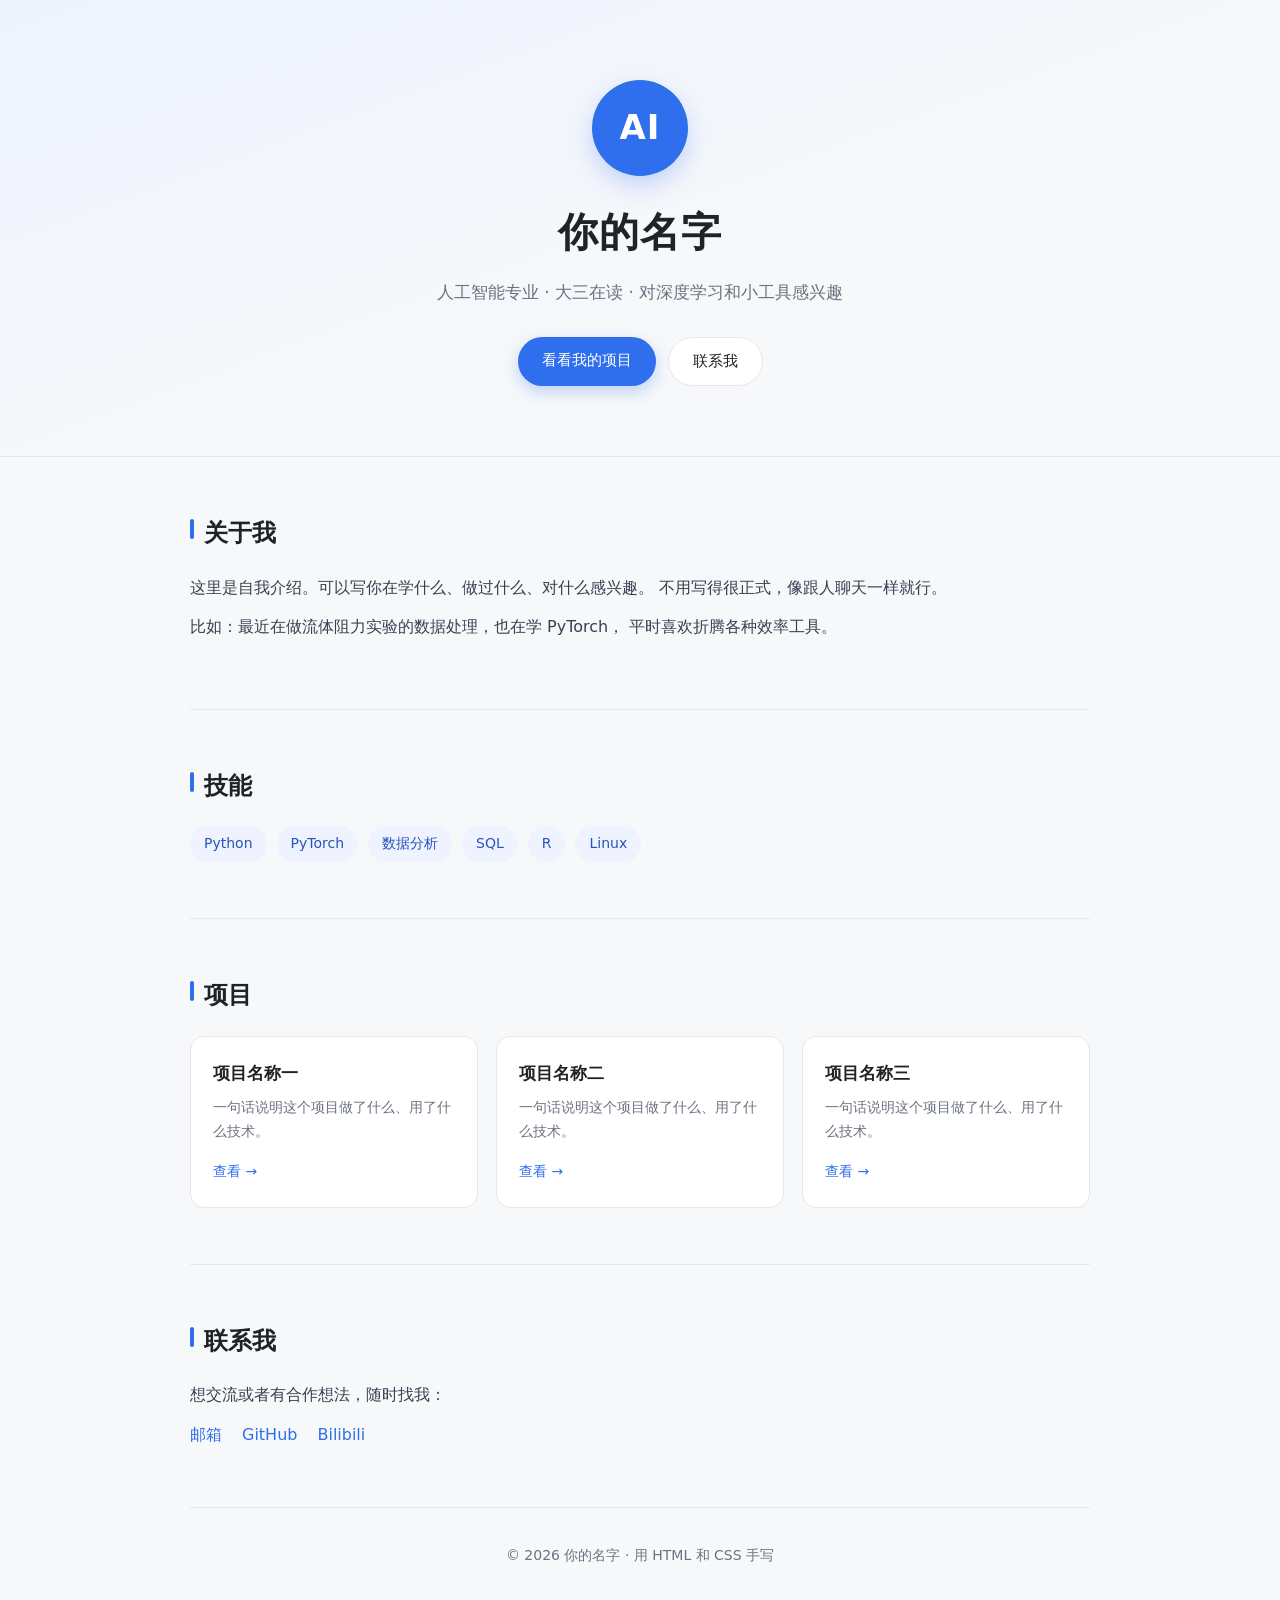
==== index.html @ 9ff04a6c "Add personal homepage (HTML + CSS)" ====
<!DOCTYPE html>
<html lang="zh-CN">
<head>
  <meta charset="UTF-8">
  <meta name="viewport" content="width=device-width, initial-scale=1.0">
  <!-- ↓ 改这里：浏览器标签页上的标题 -->
  <title>你的名字 · 个人主页</title>
  <link rel="stylesheet" href="style.css">
</head>
<body>

  <!-- ==================== 顶部介绍区 ==================== -->
  <header class="hero">
    <div class="container hero-inner">

      <!-- 头像：现在是文字占位，以后换成 <img src="avatar.jpg"> 即可 -->
      <div class="avatar">AI</div>

      <!-- ↓ 改这里：你的名字 -->
      <h1>你的名字</h1>

      <!-- ↓ 改这里：一句话介绍自己 -->
      <p class="tagline">人工智能专业 · 大三在读 · 对深度学习和小工具感兴趣</p>

      <div class="buttons">
        <a class="btn btn-primary" href="#projects">看看我的项目</a>
        <a class="btn btn-ghost" href="#contact">联系我</a>
      </div>

    </div>
  </header>

  <!-- ==================== 关于我 ==================== -->
  <section class="section container" id="about">
    <h2>关于我</h2>
    <!-- ↓ 改这里：写两三句话介绍自己 -->
    <p class="prose">
      这里是自我介绍。可以写你在学什么、做过什么、对什么感兴趣。
      不用写得很正式，像跟人聊天一样就行。
    </p>
    <p class="prose">
      比如：最近在做流体阻力实验的数据处理，也在学 PyTorch，
      平时喜欢折腾各种效率工具。
    </p>
  </section>

  <!-- ==================== 技能 ==================== -->
  <section class="section container" id="skills">
    <h2>技能</h2>
    <div class="tags">
      <!-- ↓ 改这里：增删技能标签 -->
      <span class="tag">Python</span>
      <span class="tag">PyTorch</span>
      <span class="tag">数据分析</span>
      <span class="tag">SQL</span>
      <span class="tag">R</span>
      <span class="tag">Linux</span>
    </div>
  </section>

  <!-- ==================== 项目 ==================== -->
  <section class="section container" id="projects">
    <h2>项目</h2>
    <div class="cards">

      <!-- 一个项目 = 一张卡片。想加项目就复制一整块 -->
      <article class="card">
        <h3>项目名称一</h3>
        <p>一句话说明这个项目做了什么、用了什么技术。</p>
        <a class="card-link" href="#" target="_blank">查看 →</a>
      </article>

      <article class="card">
        <h3>项目名称二</h3>
        <p>一句话说明这个项目做了什么、用了什么技术。</p>
        <a class="card-link" href="#" target="_blank">查看 →</a>
      </article>

      <article class="card">
        <h3>项目名称三</h3>
        <p>一句话说明这个项目做了什么、用了什么技术。</p>
        <a class="card-link" href="#" target="_blank">查看 →</a>
      </article>

    </div>
  </section>

  <!-- ==================== 联系方式 ==================== -->
  <section class="section container" id="contact">
    <h2>联系我</h2>
    <p class="prose">想交流或者有合作想法，随时找我：</p>
    <div class="links">
      <!-- ↓ 改这里：换成你自己的地址 -->
      <a href="mailto:you@example.com">邮箱</a>
      <a href="https://github.com/" target="_blank">GitHub</a>
      <a href="https://space.bilibili.com/" target="_blank">Bilibili</a>
    </div>
  </section>

  <!-- ==================== 页脚 ==================== -->
  <footer class="footer">
    <p>© 2026 你的名字 · 用 HTML 和 CSS 手写</p>
  </footer>

</body>
</html>
---- style.css ----
/* ==========================================================
   个人主页样式
   想改颜色就改下面这 6 个变量，全站自动变。
   ========================================================== */
:root {
  --bg: #f7f8fa;          /* 页面背景 */
  --card: #ffffff;        /* 卡片背景 */
  --text: #1f2328;        /* 主要文字 */
  --muted: #6b7280;       /* 次要文字 */
  --accent: #2f6fed;      /* 主题色（按钮、链接） */
  --border: #e5e7eb;      /* 边框 */
  --radius: 14px;
}

* { margin: 0; padding: 0; box-sizing: border-box; }

body {
  font-family: "PingFang SC", "Microsoft YaHei", system-ui, -apple-system, sans-serif;
  background: var(--bg);
  color: var(--text);
  line-height: 1.7;
  -webkit-font-smoothing: antialiased;
}

.container {
  width: min(900px, 92%);
  margin: 0 auto;
}

/* ---------- 顶部介绍区 ---------- */
.hero {
  background: linear-gradient(160deg, #eef3ff 0%, #f7f8fa 60%);
  padding: 80px 0 70px;
  border-bottom: 1px solid var(--border);
}

.hero-inner {
  text-align: center;
}

.avatar {
  width: 96px;
  height: 96px;
  margin: 0 auto 22px;
  border-radius: 50%;
  background: var(--accent);
  color: #fff;
  font-size: 34px;
  font-weight: 600;
  display: flex;
  align-items: center;
  justify-content: center;
  letter-spacing: 1px;
  box-shadow: 0 10px 24px rgba(47, 111, 237, 0.25);
}

.hero h1 {
  font-size: 40px;
  font-weight: 700;
  letter-spacing: 1px;
}

.tagline {
  margin-top: 12px;
  color: var(--muted);
  font-size: 17px;
}

.buttons {
  margin-top: 30px;
  display: flex;
  gap: 12px;
  justify-content: center;
  flex-wrap: wrap;
}

.btn {
  padding: 11px 24px;
  border-radius: 999px;
  font-size: 15px;
  text-decoration: none;
  transition: transform .15s, box-shadow .15s, background .15s;
}

.btn-primary {
  background: var(--accent);
  color: #fff;
  box-shadow: 0 6px 16px rgba(47, 111, 237, .28);
}

.btn-primary:hover { transform: translateY(-2px); box-shadow: 0 10px 22px rgba(47,111,237,.35); }

.btn-ghost {
  background: #fff;
  color: var(--text);
  border: 1px solid var(--border);
}

.btn-ghost:hover { background: #f0f2f5; }

/* ---------- 通用区块 ---------- */
.section {
  padding: 56px 0;
  border-bottom: 1px solid var(--border);
}

.section h2 {
  font-size: 24px;
  margin-bottom: 20px;
  position: relative;
  padding-left: 14px;
}

.section h2::before {
  content: "";
  position: absolute;
  left: 0; top: 6px;
  width: 4px; height: 20px;
  border-radius: 2px;
  background: var(--accent);
}

.prose {
  color: #374151;
  margin-bottom: 12px;
}

/* ---------- 技能标签 ---------- */
.tags { display: flex; flex-wrap: wrap; gap: 10px; }

.tag {
  background: #eef3ff;
  color: #2754b8;
  padding: 6px 14px;
  border-radius: 999px;
  font-size: 14px;
}

/* ---------- 项目卡片 ---------- */
.cards {
  display: grid;
  grid-template-columns: repeat(auto-fit, minmax(240px, 1fr));
  gap: 18px;
}

.card {
  background: var(--card);
  border: 1px solid var(--border);
  border-radius: var(--radius);
  padding: 22px;
  transition: transform .18s, box-shadow .18s;
}

.card:hover {
  transform: translateY(-3px);
  box-shadow: 0 12px 26px rgba(0, 0, 0, .07);
}

.card h3 { font-size: 17px; margin-bottom: 8px; }

.card p { color: var(--muted); font-size: 14px; margin-bottom: 14px; }

.card-link {
  color: var(--accent);
  font-size: 14px;
  text-decoration: none;
}

.card-link:hover { text-decoration: underline; }

/* ---------- 联系 ---------- */
.links { display: flex; gap: 20px; flex-wrap: wrap; }

.links a {
  color: var(--accent);
  text-decoration: none;
  border-bottom: 1px solid transparent;
  padding-bottom: 2px;
  transition: border-color .15s;
}

.links a:hover { border-color: var(--accent); }

/* ---------- 页脚 ---------- */
.footer {
  padding: 36px 0 44px;
  text-align: center;
  color: var(--muted);
  font-size: 14px;
}

/* ---------- 手机上更紧凑 ---------- */
@media (max-width: 600px) {
  .hero { padding: 60px 0 50px; }
  .hero h1 { font-size: 30px; }
  .section { padding: 40px 0; }
}
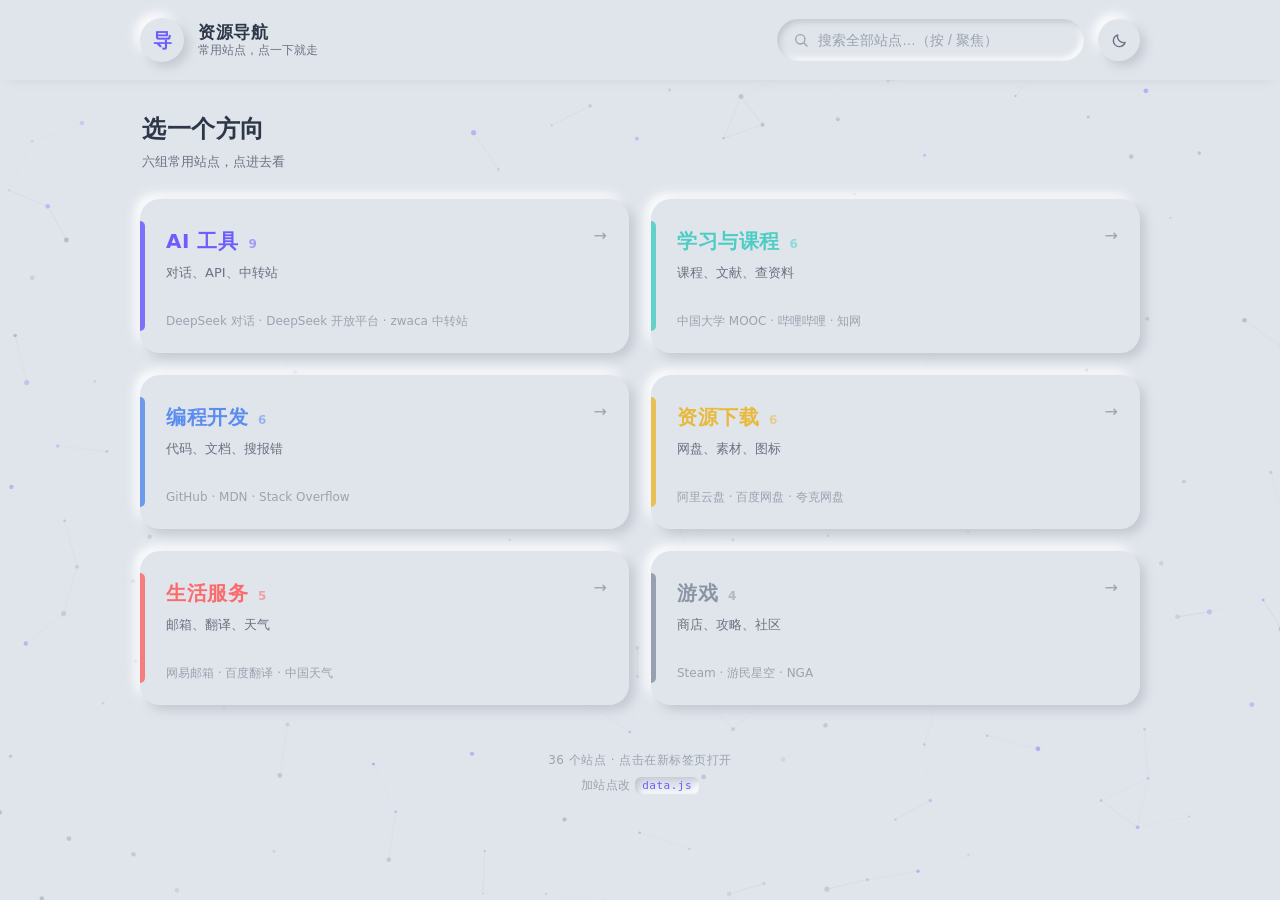
==== commit 8390e4ec: "改成导航页：新拟物风格 + 两级结构 + 粒子背景 + 明暗切换" ====
--- a/index.html
+++ b/index.html
@@ -3,104 +3,57 @@
 <head>
   <meta charset="UTF-8">
   <meta name="viewport" content="width=device-width, initial-scale=1.0">
-  <!-- ↓ 改这里：浏览器标签页上的标题 -->
-  <title>你的名字 · 个人主页</title>
+  <title>资源导航</title>
   <link rel="stylesheet" href="style.css">
 </head>
 <body>
 
-  <!-- ==================== 顶部介绍区 ==================== -->
-  <header class="hero">
-    <div class="container hero-inner">
+  <div id="tsparticles" aria-hidden="true"></div>
 
-      <!-- 头像：现在是文字占位，以后换成 <img src="avatar.jpg"> 即可 -->
-      <div class="avatar">AI</div>
+  <header class="topbar">
+    <div class="wrap bar">
+      <a class="brand" href="#" id="brand">
+        <span class="logo">导</span>
+        <span class="brand-text">
+          <strong>资源导航</strong>
+          <small>常用站点，点一下就走</small>
+        </span>
+      </a>
 
-      <!-- ↓ 改这里：你的名字 -->
-      <h1>你的名字</h1>
+      <div class="tools">
+        <label class="search">
+          <svg viewBox="0 0 24 24" width="16" height="16" aria-hidden="true">
+            <circle cx="11" cy="11" r="7" fill="none" stroke="currentColor" stroke-width="2"/>
+            <path d="M16.5 16.5 L21 21" stroke="currentColor" stroke-width="2" stroke-linecap="round"/>
+          </svg>
+          <input id="q" type="search" placeholder="搜索全部站点…（按 / 聚焦）" autocomplete="off">
+        </label>
 
-      <!-- ↓ 改这里：一句话介绍自己 -->
-      <p class="tagline">人工智能专业 · 大三在读 · 对深度学习和小工具感兴趣</p>
-
-      <div class="buttons">
-        <a class="btn btn-primary" href="#projects">看看我的项目</a>
-        <a class="btn btn-ghost" href="#contact">联系我</a>
+        <button id="themeBtn" class="theme-btn" type="button" aria-label="切换明暗模式" title="切换明暗">
+          <svg class="icon-moon" viewBox="0 0 24 24" width="17" height="17" aria-hidden="true">
+            <path d="M20 14.5A8.5 8.5 0 0 1 9.5 4a8.5 8.5 0 1 0 10.5 10.5Z"
+                  fill="none" stroke="currentColor" stroke-width="1.8" stroke-linejoin="round"/>
+          </svg>
+          <svg class="icon-sun" viewBox="0 0 24 24" width="17" height="17" aria-hidden="true">
+            <circle cx="12" cy="12" r="4" fill="none" stroke="currentColor" stroke-width="1.8"/>
+            <path d="M12 2v2M12 20v2M2 12h2M20 12h2M4.9 4.9l1.4 1.4M17.7 17.7l1.4 1.4M19.1 4.9l-1.4 1.4M6.3 17.7l-1.4 1.4"
+                  stroke="currentColor" stroke-width="1.8" stroke-linecap="round"/>
+          </svg>
+        </button>
       </div>
-
     </div>
   </header>
 
-  <!-- ==================== 关于我 ==================== -->
-  <section class="section container" id="about">
-    <h2>关于我</h2>
-    <!-- ↓ 改这里：写两三句话介绍自己 -->
-    <p class="prose">
-      这里是自我介绍。可以写你在学什么、做过什么、对什么感兴趣。
-      不用写得很正式，像跟人聊天一样就行。
-    </p>
-    <p class="prose">
-      比如：最近在做流体阻力实验的数据处理，也在学 PyTorch，
-      平时喜欢折腾各种效率工具。
-    </p>
-  </section>
+  <main id="app" class="wrap"></main>
 
-  <!-- ==================== 技能 ==================== -->
-  <section class="section container" id="skills">
-    <h2>技能</h2>
-    <div class="tags">
-      <!-- ↓ 改这里：增删技能标签 -->
-      <span class="tag">Python</span>
-      <span class="tag">PyTorch</span>
-      <span class="tag">数据分析</span>
-      <span class="tag">SQL</span>
-      <span class="tag">R</span>
-      <span class="tag">Linux</span>
-    </div>
-  </section>
-
-  <!-- ==================== 项目 ==================== -->
-  <section class="section container" id="projects">
-    <h2>项目</h2>
-    <div class="cards">
-
-      <!-- 一个项目 = 一张卡片。想加项目就复制一整块 -->
-      <article class="card">
-        <h3>项目名称一</h3>
-        <p>一句话说明这个项目做了什么、用了什么技术。</p>
-        <a class="card-link" href="#" target="_blank">查看 →</a>
-      </article>
-
-      <article class="card">
-        <h3>项目名称二</h3>
-        <p>一句话说明这个项目做了什么、用了什么技术。</p>
-        <a class="card-link" href="#" target="_blank">查看 →</a>
-      </article>
-
-      <article class="card">
-        <h3>项目名称三</h3>
-        <p>一句话说明这个项目做了什么、用了什么技术。</p>
-        <a class="card-link" href="#" target="_blank">查看 →</a>
-      </article>
-
-    </div>
-  </section>
-
-  <!-- ==================== 联系方式 ==================== -->
-  <section class="section container" id="contact">
-    <h2>联系我</h2>
-    <p class="prose">想交流或者有合作想法，随时找我：</p>
-    <div class="links">
-      <!-- ↓ 改这里：换成你自己的地址 -->
-      <a href="mailto:you@example.com">邮箱</a>
-      <a href="https://github.com/" target="_blank">GitHub</a>
-      <a href="https://space.bilibili.com/" target="_blank">Bilibili</a>
-    </div>
-  </section>
-
-  <!-- ==================== 页脚 ==================== -->
-  <footer class="footer">
-    <p>© 2026 你的名字 · 用 HTML 和 CSS 手写</p>
+  <footer class="foot wrap">
+    <p><span id="total"></span> 个站点 · 点击在新标签页打开</p>
+    <p class="mini">加站点改 <code>data.js</code></p>
   </footer>
 
+  <script src="data.js"></script>
+  <script src="theme.js"></script>
+  <script src="app.js"></script>
+  <script src="particles.js"></script>
 </body>
 </html>
--- a/style.css
+++ b/style.css
@@ -1,15 +1,35 @@
-/* ==========================================================
-   个人主页样式
-   想改颜色就改下面这 6 个变量，全站自动变。
+﻿/* ==========================================================
+   资源导航 · 新拟物（Neumorphism）
+   单一光源（左上），同色系，光影造体积
+   颜色只作为重音：文字、细条、图标底色
    ========================================================== */
 :root {
-  --bg: #f7f8fa;          /* 页面背景 */
-  --card: #ffffff;        /* 卡片背景 */
-  --text: #1f2328;        /* 主要文字 */
-  --muted: #6b7280;       /* 次要文字 */
-  --accent: #2f6fed;      /* 主题色（按钮、链接） */
-  --border: #e5e7eb;      /* 边框 */
-  --radius: 14px;
+  --bg: #e0e5ec;
+  --dark: #c2c7cf;
+  --light: #ffffff;
+
+  --text: #2d3748;
+  --muted: #6b7280;
+  --faint: #9aa3af;
+
+  /* 参考色板 */
+  --violet: #6d5dfc;
+  --teal: #4ecdc4;
+  --blue: #5b8def;
+  --amber: #e8b93c;
+  --coral: #fb6b6b;
+  --slate: #8b95a5;
+
+  --r-lg: 20px;
+  --r-md: 14px;
+  --r-sm: 10px;
+
+  --out: 8px 8px 16px var(--dark), -8px -8px 16px var(--light);
+  --out-sm: 5px 5px 11px var(--dark), -5px -5px 11px var(--light);
+  --in: inset 5px 5px 10px var(--dark), inset -5px -5px 10px var(--light);
+  --in-sm: inset 3px 3px 6px var(--dark), inset -3px -3px 6px var(--light);
+
+  --ease: cubic-bezier(.2, .6, .2, 1);
 }
 
 * { margin: 0; padding: 0; box-sizing: border-box; }
@@ -18,180 +38,454 @@
   font-family: "PingFang SC", "Microsoft YaHei", system-ui, -apple-system, sans-serif;
   background: var(--bg);
   color: var(--text);
-  line-height: 1.7;
+  line-height: 1.6;
   -webkit-font-smoothing: antialiased;
-}
-
-.container {
-  width: min(900px, 92%);
-  margin: 0 auto;
-}
-
-/* ---------- 顶部介绍区 ---------- */
-.hero {
-  background: linear-gradient(160deg, #eef3ff 0%, #f7f8fa 60%);
-  padding: 80px 0 70px;
-  border-bottom: 1px solid var(--border);
-}
-
-.hero-inner {
-  text-align: center;
-}
-
-.avatar {
-  width: 96px;
-  height: 96px;
-  margin: 0 auto 22px;
+  min-height: 100vh;
+}
+
+.wrap { width: min(1000px, 92%); margin: 0 auto; }
+
+/* ---------- 背景粒子层 ---------- */
+#tsparticles {
+  position: fixed;
+  inset: 0;
+  z-index: 0;
+  pointer-events: none;
+  opacity: .85;
+}
+
+#tsparticles canvas { display: block; }
+
+.topbar, main, .foot { position: relative; z-index: 1; }
+
+/* ---------- 顶栏 ---------- */
+.topbar {
+  position: sticky;
+  top: 0;
+  z-index: 20;
+  background: var(--bg);
+  box-shadow: 0 6px 14px -10px var(--dark);
+}
+
+.bar {
+  display: flex;
+  align-items: center;
+  justify-content: space-between;
+  gap: 18px;
+  padding: 18px 0;
+  flex-wrap: wrap;
+}
+
+.brand {
+  display: flex;
+  align-items: center;
+  gap: 14px;
+  text-decoration: none;
+  color: inherit;
+}
+
+.logo {
+  width: 44px;
+  height: 44px;
   border-radius: 50%;
-  background: var(--accent);
-  color: #fff;
-  font-size: 34px;
-  font-weight: 600;
+  display: grid;
+  place-items: center;
+  font-size: 19px;
+  font-weight: 700;
+  color: var(--violet);
+  background: var(--bg);
+  box-shadow: var(--out-sm);
+}
+
+.brand-text { display: flex; flex-direction: column; line-height: 1.25; }
+.brand-text strong { font-size: 17px; letter-spacing: .5px; }
+.brand-text small { font-size: 12px; color: var(--muted); }
+
+.tools { display: flex; align-items: center; gap: 14px; }
+
+/* 凹面：承载内容 */
+.search {
   display: flex;
   align-items: center;
-  justify-content: center;
-  letter-spacing: 1px;
-  box-shadow: 0 10px 24px rgba(47, 111, 237, 0.25);
-}
-
-.hero h1 {
-  font-size: 40px;
-  font-weight: 700;
-  letter-spacing: 1px;
-}
-
-.tagline {
-  margin-top: 12px;
-  color: var(--muted);
-  font-size: 17px;
-}
-
-.buttons {
-  margin-top: 30px;
-  display: flex;
-  gap: 12px;
-  justify-content: center;
-  flex-wrap: wrap;
-}
-
-.btn {
-  padding: 11px 24px;
+  gap: 9px;
+  padding: 0 16px;
+  height: 42px;
   border-radius: 999px;
-  font-size: 15px;
+  background: var(--bg);
+  box-shadow: var(--in-sm);
+  color: var(--faint);
+  transition: box-shadow .3s var(--ease), color .3s;
+}
+
+.search:focus-within { box-shadow: var(--in); color: var(--violet); }
+
+.search input {
+  width: 250px;
+  border: none;
+  outline: none;
+  background: transparent;
+  font-size: 14px;
+  color: var(--text);
+}
+
+.search input::placeholder { color: var(--faint); }
+.search input::-webkit-search-cancel-button { -webkit-appearance: none; }
+
+/* ---------- 主区 ---------- */
+main { padding: 30px 0 20px; }
+
+.view-enter { animation: viewIn .38s var(--ease) both; }
+
+@keyframes viewIn {
+  from { opacity: 0; transform: translateY(10px); }
+  to   { opacity: 1; transform: translateY(0); }
+}
+
+/* ---------- 首页 ---------- */
+.home-intro { margin-bottom: 26px; padding-left: 2px; }
+.home-intro h2 { font-size: 24px; font-weight: 700; letter-spacing: .5px; }
+.home-intro p { font-size: 13px; color: var(--muted); margin-top: 4px; }
+
+.tiles {
+  display: grid;
+  grid-template-columns: repeat(2, 1fr);
+  gap: 22px;
+}
+
+.tile {
+  position: relative;
+  overflow: hidden;
+  display: block;
+  padding: 26px 26px 22px;
+  border-radius: var(--r-lg);
+  background: var(--bg);
   text-decoration: none;
-  transition: transform .15s, box-shadow .15s, background .15s;
-}
-
-.btn-primary {
-  background: var(--accent);
-  color: #fff;
-  box-shadow: 0 6px 16px rgba(47, 111, 237, .28);
-}
-
-.btn-primary:hover { transform: translateY(-2px); box-shadow: 0 10px 22px rgba(47,111,237,.35); }
-
-.btn-ghost {
-  background: #fff;
-  color: var(--text);
-  border: 1px solid var(--border);
-}
-
-.btn-ghost:hover { background: #f0f2f5; }
-
-/* ---------- 通用区块 ---------- */
-.section {
-  padding: 56px 0;
-  border-bottom: 1px solid var(--border);
-}
-
-.section h2 {
-  font-size: 24px;
-  margin-bottom: 20px;
-  position: relative;
-  padding-left: 14px;
-}
-
-.section h2::before {
+  color: inherit;
+  box-shadow: var(--out-sm);
+  transition: box-shadow .3s var(--ease), transform .3s var(--ease), background .3s;
+}
+
+/* 左侧分类色条 */
+.tile::before {
   content: "";
   position: absolute;
-  left: 0; top: 6px;
-  width: 4px; height: 20px;
-  border-radius: 2px;
-  background: var(--accent);
-}
-
-.prose {
-  color: #374151;
-  margin-bottom: 12px;
-}
-
-/* ---------- 技能标签 ---------- */
-.tags { display: flex; flex-wrap: wrap; gap: 10px; }
-
-.tag {
-  background: #eef3ff;
-  color: #2754b8;
-  padding: 6px 14px;
+  left: 0;
+  top: 22px;
+  bottom: 22px;
+  width: 5px;
+  border-radius: 0 5px 5px 0;
+  background: var(--c, var(--slate));
+  opacity: .85;
+  transition: top .3s var(--ease), bottom .3s var(--ease), opacity .3s;
+}
+
+.tile:hover {
+  transform: translateY(-4px);
+  box-shadow: var(--out);
+  background: color-mix(in srgb, var(--c, var(--slate)) 4%, var(--bg));
+}
+
+.tile:hover::before { top: 14px; bottom: 14px; opacity: 1; }
+
+.tile:active { transform: translateY(0); box-shadow: var(--in-sm); }
+
+.tile-head { display: flex; align-items: baseline; gap: 10px; }
+
+.tile-name {
+  font-size: 20px;
+  font-weight: 700;
+  letter-spacing: .5px;
+  color: var(--c, var(--text));
+}
+
+.tile-count {
+  font-size: 12px;
+  font-weight: 600;
+  color: var(--c, var(--slate));
+  opacity: .55;
+}
+
+.tile-desc { font-size: 13px; color: var(--muted); margin-top: 6px; }
+
+.tile-samples {
+  font-size: 12px;
+  color: var(--faint);
+  margin-top: 16px;
+  padding-top: 12px;
+  white-space: nowrap;
+  overflow: hidden;
+  text-overflow: ellipsis;
+}
+
+.tile-arrow {
+  position: absolute;
+  right: 22px;
+  top: 24px;
+  font-size: 16px;
+  color: var(--faint);
+  transition: transform .3s var(--ease), color .3s;
+}
+
+.tile:hover .tile-arrow { transform: translateX(4px); color: var(--c); }
+
+/* ---------- 分类详情 ---------- */
+.view-head {
+  display: flex;
+  align-items: center;
+  gap: 16px;
+  margin-bottom: 24px;
+}
+
+.back-btn {
+  flex: none;
+  height: 38px;
+  padding: 0 16px;
+  border: none;
   border-radius: 999px;
-  font-size: 14px;
-}
-
-/* ---------- 项目卡片 ---------- */
-.cards {
+  background: var(--bg);
+  color: var(--muted);
+  font-size: 13px;
+  cursor: pointer;
+  box-shadow: var(--out-sm);
+  transition: box-shadow .3s var(--ease), color .3s, transform .3s;
+}
+
+.back-btn:hover { color: var(--violet); }
+.back-btn:active { box-shadow: var(--in-sm); transform: translateY(1px); }
+
+.view-title-wrap { display: flex; align-items: baseline; gap: 12px; min-width: 0; }
+
+.view-title {
+  font-size: 22px;
+  font-weight: 700;
+  letter-spacing: .5px;
+  color: var(--c, var(--text));
+}
+
+.view-sub { font-size: 12px; color: var(--faint); }
+
+/* ---------- 站点卡片 ---------- */
+.grid {
   display: grid;
-  grid-template-columns: repeat(auto-fit, minmax(240px, 1fr));
+  grid-template-columns: repeat(auto-fill, minmax(232px, 1fr));
   gap: 18px;
 }
 
 .card {
-  background: var(--card);
-  border: 1px solid var(--border);
-  border-radius: var(--radius);
-  padding: 22px;
-  transition: transform .18s, box-shadow .18s;
+  position: relative;
+  overflow: hidden;
+  display: flex;
+  align-items: center;
+  gap: 13px;
+  padding: 15px 16px;
+  border-radius: var(--r-md);
+  background: var(--bg);
+  text-decoration: none;
+  color: inherit;
+  box-shadow: var(--out-sm);
+  transition: box-shadow .3s var(--ease), transform .3s var(--ease), background .3s;
+}
+
+.card::before {
+  content: "";
+  position: absolute;
+  left: 0;
+  top: 10px;
+  bottom: 10px;
+  width: 4px;
+  border-radius: 0 4px 4px 0;
+  background: var(--c, var(--slate));
+  opacity: .85;
+  transition: top .3s var(--ease), bottom .3s var(--ease), opacity .3s;
 }
 
 .card:hover {
   transform: translateY(-3px);
-  box-shadow: 0 12px 26px rgba(0, 0, 0, .07);
-}
-
-.card h3 { font-size: 17px; margin-bottom: 8px; }
-
-.card p { color: var(--muted); font-size: 14px; margin-bottom: 14px; }
-
-.card-link {
-  color: var(--accent);
+  box-shadow: var(--out);
+  background: color-mix(in srgb, var(--c, var(--slate)) 5%, var(--bg));
+}
+
+.card:hover::before { opacity: 1; top: 6px; bottom: 6px; }
+
+.card:active {
+  transform: translateY(0);
+  box-shadow: var(--in-sm);
+}
+
+.icon {
+  flex: none;
+  width: 38px;
+  height: 38px;
+  border-radius: 50%;
+  display: grid;
+  place-items: center;
+  font-size: 15px;
+  font-weight: 700;
+  background: color-mix(in srgb, var(--c, var(--slate)) 24%, var(--bg));
+  box-shadow: var(--in-sm);
+  color: var(--c, var(--slate));
+  transition: box-shadow .3s var(--ease);
+}
+
+.card:hover .icon {
+  box-shadow: var(--in-sm), 0 0 0 3px color-mix(in srgb, var(--c, var(--slate)) 12%, transparent);
+}
+
+.card-body { min-width: 0; }
+
+.card-name {
   font-size: 14px;
+  font-weight: 600;
+  color: var(--text);
+  white-space: nowrap;
+  overflow: hidden;
+  text-overflow: ellipsis;
+}
+
+.card-desc {
+  font-size: 12px;
+  color: var(--muted);
+  white-space: nowrap;
+  overflow: hidden;
+  text-overflow: ellipsis;
+}
+
+/* ---------- 上一组 / 下一组 ---------- */
+.cat-nav {
+  display: flex;
+  gap: 18px;
+  margin-top: 34px;
+}
+
+.nav-btn {
+  flex: 1;
+  display: flex;
+  align-items: baseline;
+  gap: 10px;
+  padding: 12px 18px;
+  border-radius: var(--r-md);
+  background: var(--bg);
   text-decoration: none;
-}
-
-.card-link:hover { text-decoration: underline; }
-
-/* ---------- 联系 ---------- */
-.links { display: flex; gap: 20px; flex-wrap: wrap; }
-
-.links a {
-  color: var(--accent);
-  text-decoration: none;
-  border-bottom: 1px solid transparent;
-  padding-bottom: 2px;
-  transition: border-color .15s;
-}
-
-.links a:hover { border-color: var(--accent); }
-
-/* ---------- 页脚 ---------- */
-.footer {
-  padding: 36px 0 44px;
+  color: inherit;
+  box-shadow: var(--out-sm);
+  transition: box-shadow .3s var(--ease), transform .3s var(--ease);
+}
+
+.nav-btn small { font-size: 11px; color: var(--faint); letter-spacing: 1px; }
+.nav-btn strong { font-size: 14px; color: var(--c); font-weight: 600; }
+
+.nav-btn.next { justify-content: flex-end; }
+
+.nav-btn:hover { transform: translateY(-2px); box-shadow: var(--out); }
+.nav-btn:active { transform: translateY(0); box-shadow: var(--in-sm); }
+
+/* ---------- 空状态 ---------- */
+.empty {
+  margin: 50px auto 70px;
+  max-width: 340px;
+  padding: 34px 24px;
+  border-radius: var(--r-lg);
   text-align: center;
   color: var(--muted);
   font-size: 14px;
-}
-
-/* ---------- 手机上更紧凑 ---------- */
-@media (max-width: 600px) {
-  .hero { padding: 60px 0 50px; }
-  .hero h1 { font-size: 30px; }
-  .section { padding: 40px 0; }
-}
+  box-shadow: var(--in-sm);
+}
+
+/* ---------- 页脚 ---------- */
+.foot {
+  padding: 26px 0 46px;
+  text-align: center;
+  color: var(--faint);
+  font-size: 12px;
+  letter-spacing: .5px;
+}
+
+.foot .mini { margin-top: 6px; }
+
+.foot code {
+  padding: 2px 7px;
+  border-radius: 6px;
+  box-shadow: var(--in-sm);
+  font-size: 11px;
+  color: var(--violet);
+}
+
+/* ---------- 手机 ---------- */
+@media (max-width: 680px) {
+  .bar { padding: 14px 0; }
+  .brand-text small { display: none; }
+  .tools { width: 100%; }
+  .search { flex: 1; }
+  .search input { width: 100%; }
+
+  .home-intro h2 { font-size: 20px; }
+  .tiles { grid-template-columns: 1fr; gap: 16px; }
+  .tile { padding: 20px 20px 18px; }
+
+  .view-head { flex-wrap: wrap; gap: 12px; }
+  .view-title { font-size: 19px; }
+
+  .grid { grid-template-columns: 1fr 1fr; gap: 12px; }
+  .card { padding: 12px; gap: 10px; }
+  .icon { width: 30px; height: 30px; font-size: 12px; }
+  .card-desc { display: none; }
+
+  .cat-nav { gap: 12px; }
+}
+
+
+
+
+/* ==========================================================
+   明暗主题
+   暗色不是简单反色：底色压暗、阴影更暗、高光更亮，
+   光源依然固定在左上，否则新拟物会「塌」。
+   ========================================================== */
+body { transition: background .35s var(--ease), color .35s var(--ease); }
+
+.theme-btn {
+  flex: none;
+  width: 42px;
+  height: 42px;
+  border: none;
+  border-radius: 50%;
+  background: var(--bg);
+  color: var(--muted);
+  cursor: pointer;
+  display: grid;
+  place-items: center;
+  box-shadow: var(--out-sm);
+  transition: box-shadow .3s var(--ease), color .3s, transform .3s var(--ease);
+}
+
+.theme-btn:hover { color: var(--violet); }
+.theme-btn:active { box-shadow: var(--in-sm); transform: translateY(1px); }
+
+.theme-btn .icon-sun { display: none; }
+[data-theme="dark"] .theme-btn .icon-moon { display: none; }
+[data-theme="dark"] .theme-btn .icon-sun { display: block; }
+
+/* ---------- 暗色变量 ---------- */
+[data-theme="dark"] {
+  --bg: #2e3238;
+  --dark: #1e2126;
+  --light: #3d434e;
+
+  --text: #e8ebf0;
+  --muted: #a9b1bc;
+  --faint: #7c848f;
+
+  --violet: #8b7dff;
+  --teal: #5fd6cc;
+  --blue: #6f9ef7;
+  --amber: #f0c65a;
+  --coral: #ff8181;
+  --slate: #9aa4b2;
+}
+
+/* 暗色下让卡片与背景的层次更明显一点 */
+[data-theme="dark"] .topbar { box-shadow: 0 6px 16px -8px #131519; }
+[data-theme="dark"] .search:focus-within { box-shadow: var(--in), 0 0 0 3px rgba(139,125,255,.14); }
+[data-theme="dark"] .card:hover,
+[data-theme="dark"] .tile:hover { box-shadow: var(--out), 0 10px 26px rgba(0,0,0,.28); }
+
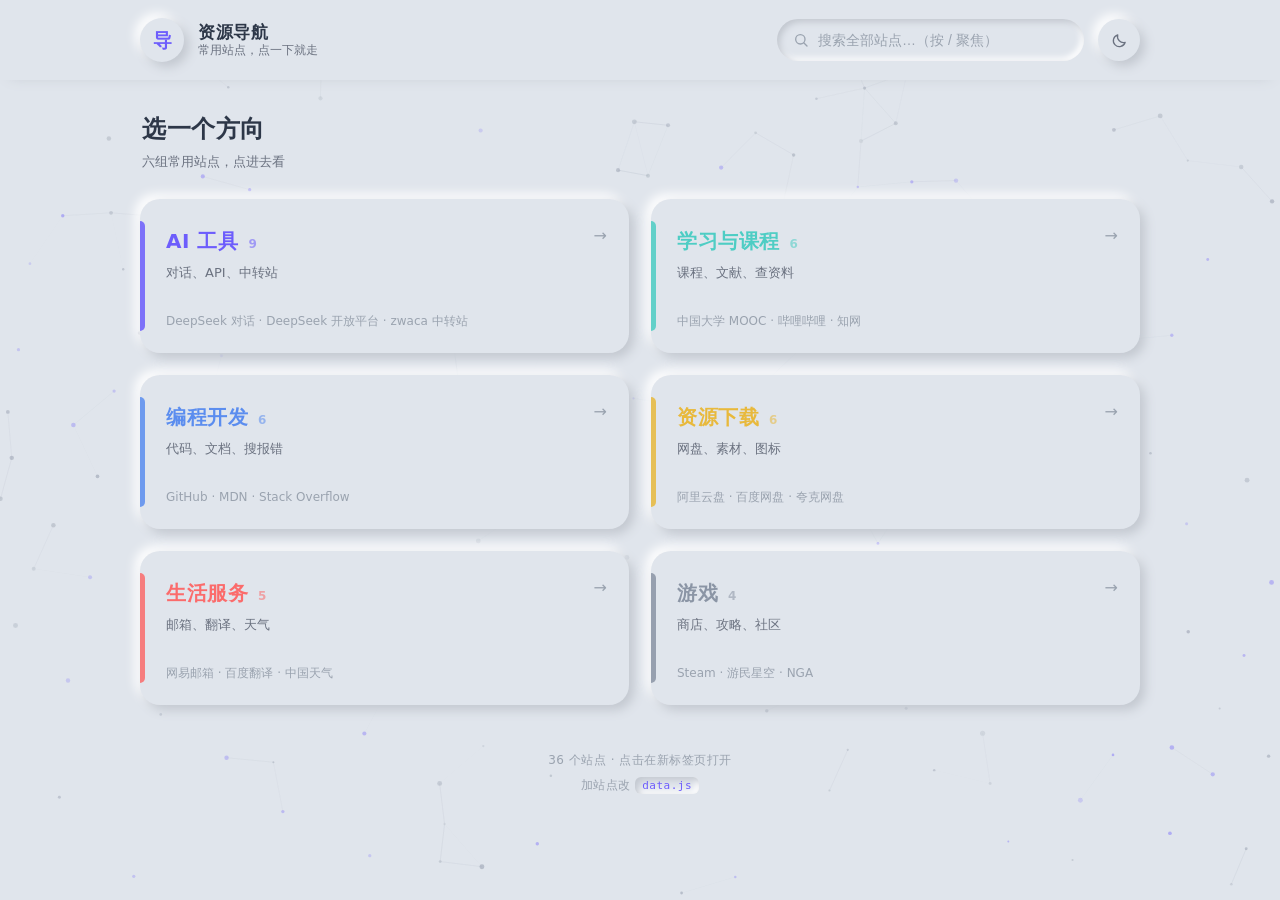
==== commit dbb3d46a: "给静态资源加版本参数，避免浏览器缓存旧文件" ====
--- a/index.html
+++ b/index.html
@@ -4,7 +4,7 @@
   <meta charset="UTF-8">
   <meta name="viewport" content="width=device-width, initial-scale=1.0">
   <title>资源导航</title>
-  <link rel="stylesheet" href="style.css">
+  <link rel="stylesheet" href="style.css?v=2">
 </head>
 <body>
 
@@ -51,9 +51,9 @@
     <p class="mini">加站点改 <code>data.js</code></p>
   </footer>
 
-  <script src="data.js"></script>
-  <script src="theme.js"></script>
-  <script src="app.js"></script>
-  <script src="particles.js"></script>
+  <script src="data.js?v=2"></script>
+  <script src="theme.js?v=2"></script>
+  <script src="app.js?v=2"></script>
+  <script src="particles.js?v=2"></script>
 </body>
 </html>
